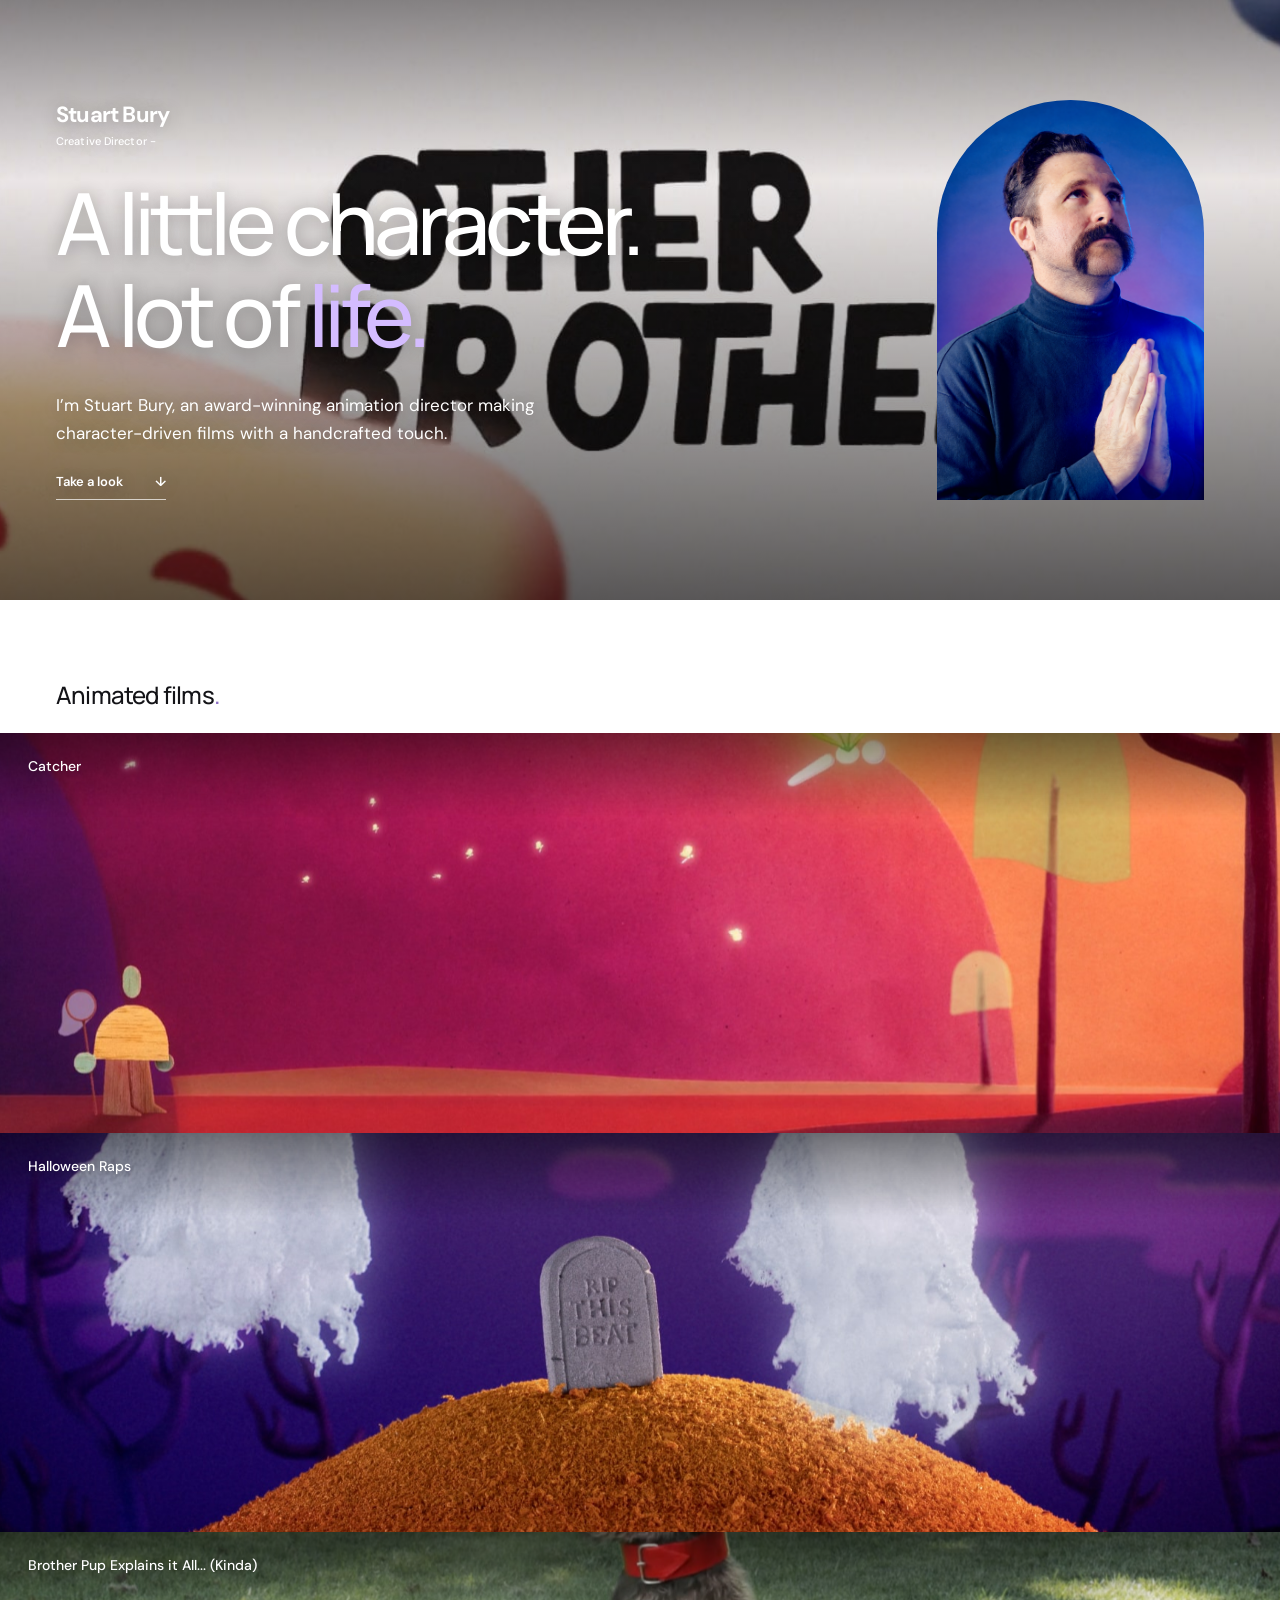
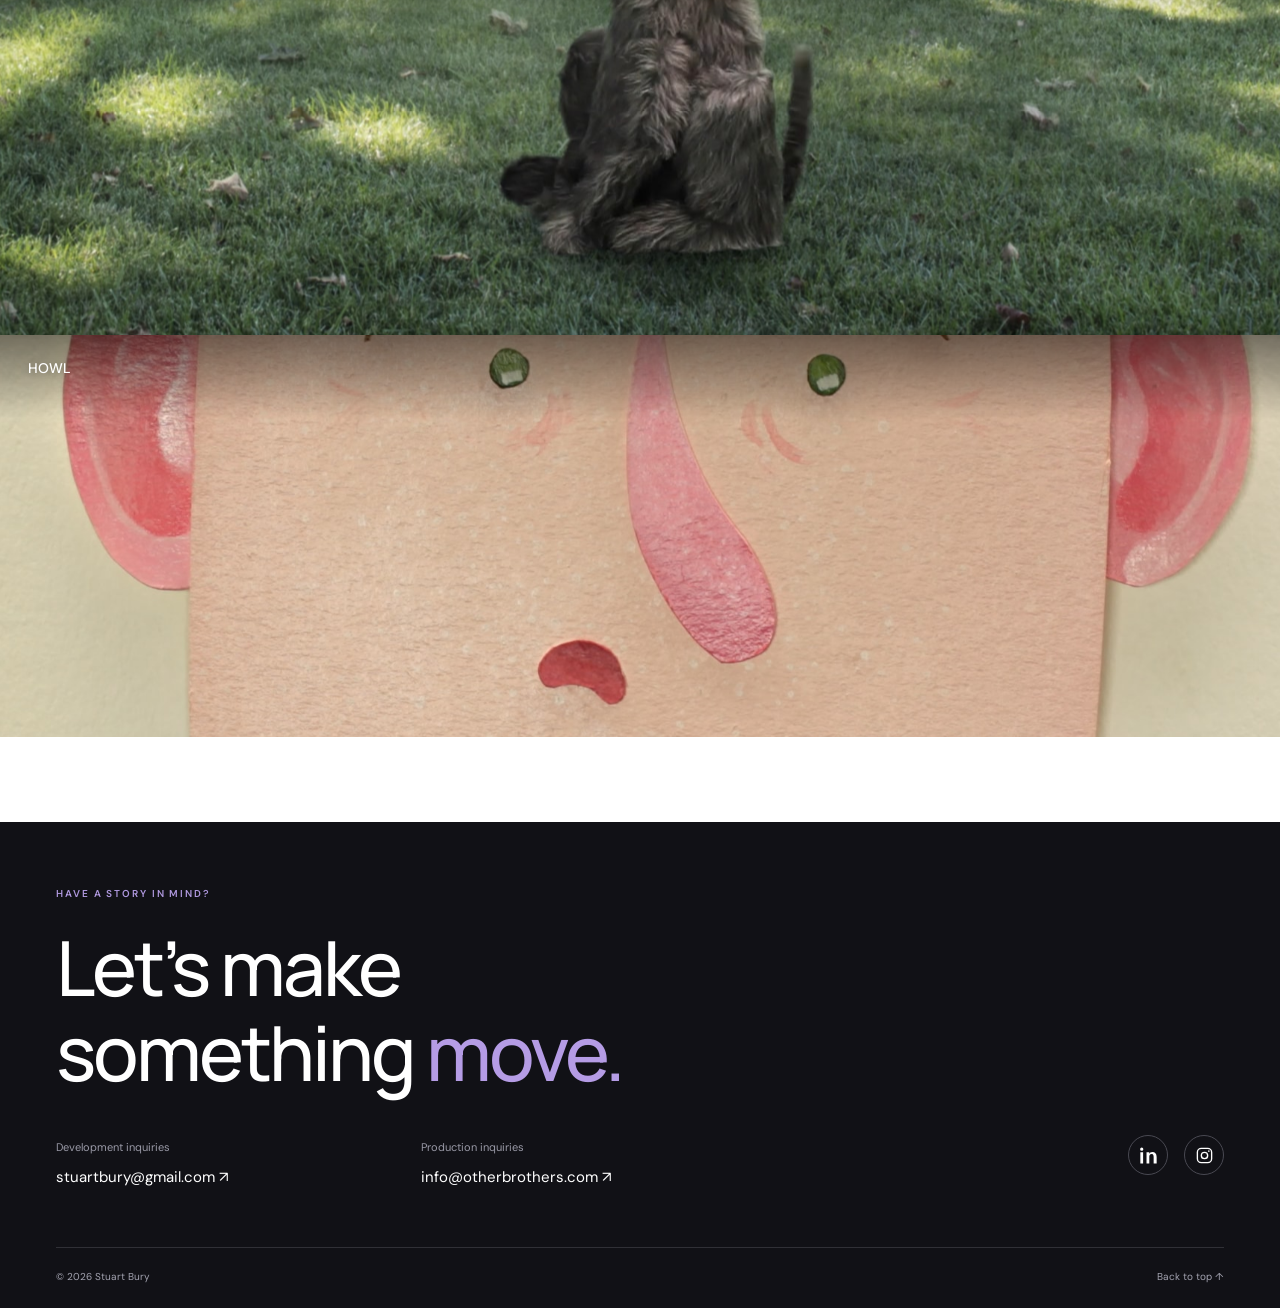
==== stuart-bury-portfolio/index.html @ 0355210f "Add files via upload" ====
<!doctype html>
<html lang="en">
<head>
  <meta charset="UTF-8">
  <meta name="viewport" content="width=device-width, initial-scale=1">
  <meta name="description" content="Stuart Bury is an award-winning animation director specializing in stop-motion, 2D animation, and puppetry.">
  <meta name="theme-color" content="#1749aa">
  <title>Stuart Bury — Animation Director</title>
  <link rel="stylesheet" href="style.css">
</head>
<body>
  <a class="skip" href="#main">Skip to content</a>
  <main id="main">
    <section id="reel" class="reel-section wrap" aria-labelledby="reel-title">
      <h2 id="reel-title" class="visually-hidden">Reel</h2>
      <button class="still reel" data-frame="reel" data-title="Reel" aria-label="View reel preview still"><span class="thumbnail-window" style="--x:0;--y:235;--w:568;--h:259"><span class="image-region video-still" style="--x:0;--y:235;--w:568;--h:259"><img src="assets/reel-thumbnail.jpg" alt="Other Brother animation reel title card" width="1920" height="1080" decoding="async"></span></span></button>
    </section>
    <section id="about" class="intro wrap">
      <div class="intro-copy"><a class="wordmark" href="#" aria-label="Stuart Bury home">Stuart Bury<span class="director-title">Creative Director - <span class="specialty-window" aria-hidden="true"><span class="specialty-track"><span>STOP-MOTION</span><span>HANDDRAWN</span><span>PUPPETRY</span></span></span><span class="visually-hidden">Stop-motion, handdrawn, puppetry</span></span></a><h1>A little character.<br>A lot of <em>life.</em></h1><p class="bio">I’m Stuart Bury, an award-winning animation director making character-driven films with a handcrafted touch.</p><a class="text-link" href="#work">Take a look <span aria-hidden="true">↓</span></a></div>
      <figure class="portrait"><img src="assets/stuart-bury-new.png" alt="Stuart Bury in blue and purple light, looking upward with hands together" width="2336" height="3504"></figure>
    </section>
    <section id="work" class="work wrap" aria-labelledby="work-title">
      <div class="section-heading"><h2 id="work-title">Animated films<span class="dot">.</span></h2></div>
      <div class="film-grid">
        <button class="still film" data-frame="one" data-title="Animated film 01" aria-label="View animated film 01 still"><span class="thumbnail-window" style="--x:22;--y:546;--w:262;--h:164"><span class="image-region video-still" style="--x:22;--y:546;--w:262;--h:164"><img src="assets/one-thumbnail.jpg" alt="A glowing creature in a richly colored handmade landscape" width="1920" height="1080" decoding="async" loading="lazy"></span></span><span class="film-caption">Catcher</span></button>
        <button class="still film" data-frame="two" data-title="Animated film 02" aria-label="View animated film 02 still"><span class="thumbnail-window" style="--x:289;--y:546;--w:263;--h:164"><span class="image-region video-still" style="--x:289;--y:546;--w:263;--h:164"><img src="assets/two-thumbnail.jpg" alt="A friendly ghost beneath a crescent moon in a purple night sky" width="1920" height="1080" decoding="async" loading="lazy"></span></span><span class="film-caption">Halloween Raps</span></button>
        <button class="still film" data-frame="three" data-title="Animated film 03" aria-label="View animated film 03 still"><span class="thumbnail-window" style="--x:22;--y:715;--w:262;--h:165"><span class="image-region video-still" style="--x:22;--y:715;--w:262;--h:165"><img src="assets/three-thumbnail.jpg" alt="A shaggy handmade dog puppet in a sunlit park" width="1920" height="1080" decoding="async" loading="lazy"></span></span><span class="film-caption">Brother Pup Explains it All... (Kinda)</span></button>
        <button class="still film" data-frame="four" data-title="Animated film 04" aria-label="View animated film 04 still"><span class="thumbnail-window" style="--x:289;--y:715;--w:263;--h:165"><span class="image-region video-still" style="--x:289;--y:715;--w:263;--h:165"><img src="assets/four-thumbnail.jpg" alt="A close-up of an expressive paper character with rosy cheeks" width="1920" height="1080" decoding="async" loading="lazy"></span></span><span class="film-caption">HOWL</span></button>
      </div>
    </section>
  </main>
  <footer id="contact"><div class="wrap"><p class="eyebrow">Have a story in mind?</p><h2>Let’s make<br>something <em>move.</em></h2><div class="contact-grid"><div><span>Development inquiries</span><a href="mailto:stuartbury@gmail.com">stuartbury@gmail.com ↗</a></div><div><span>Production inquiries</span><a href="mailto:info@otherbrothers.com">info@otherbrothers.com ↗</a></div></div><nav class="social-links" aria-label="Social profiles"><a href="https://www.linkedin.com/in/stuartbury" target="_blank" rel="noopener noreferrer" aria-label="Stuart Bury on LinkedIn"><svg viewBox="0 0 24 24" fill="currentColor" aria-hidden="true"><path d="M5.2 7.8H1.7V22h3.5V7.8ZM3.45 2a2.05 2.05 0 1 0 0 4.1 2.05 2.05 0 0 0 0-4.1ZM22.3 13.8c0-4.3-2.3-6.3-5.3-6.3-2.4 0-3.4 1.3-4 2.2V7.8H9.5V22H13v-7.9c0-2.1.4-4.1 3-4.1 2.5 0 2.5 2.4 2.5 4.2V22h3.8v-8.2Z"/></svg></a><a href="https://www.instagram.com/stuartbury" target="_blank" rel="noopener noreferrer" aria-label="Stuart Bury on Instagram"><svg viewBox="0 0 24 24" fill="none" stroke="currentColor" stroke-width="1.7" aria-hidden="true"><rect x="3" y="3" width="18" height="18" rx="5"/><circle cx="12" cy="12" r="4"/><circle cx="17.5" cy="6.5" r="1" fill="currentColor" stroke="none"/></svg></a></nav><div class="footer-bottom"><span>© 2026 Stuart Bury</span><a href="#">Back to top ↑</a></div></div></footer>
  <dialog aria-labelledby="dialog-title"><div class="dialog-header"><h2 id="dialog-title">Film preview</h2><button class="close" aria-label="Close preview">Close ×</button></div><div id="dialog-image"></div><p>Watch on Vimeo</p></dialog>
  <script src="script.js"></script>
</body>
</html>
---- stuart-bury-portfolio/style.css ----
@import url('https://fonts.googleapis.com/css2?family=DM+Sans:wght@400;450;500;600;700&family=Manrope:wght@400;500;600;700;800&display=swap');
:root{--blue:#1749aa;--purple:#8d70c5;--ink:#131317;--muted:#6d6d77;--white:#fff;--line:#e7e7ed}*{box-sizing:border-box}html{scroll-behavior:smooth;scroll-padding-top:30px}body{margin:0;background:var(--white);color:var(--ink);font-family:'DM Sans',Arial,sans-serif;-webkit-font-smoothing:antialiased}a{color:inherit;text-decoration:none}button{font:inherit;color:inherit}button,a{-webkit-tap-highlight-color:transparent}a:focus-visible,button:focus-visible{outline:3px solid var(--purple);outline-offset:6px}.wrap{width:min(1200px,calc(100% - 112px));margin-inline:auto}.header{display:flex;align-items:center;justify-content:space-between;padding-block:35px}.wordmark{font-size:22px;font-weight:700;letter-spacing:-.8px}.wordmark span{display:block;font-size:11px;font-weight:500;letter-spacing:.1px;margin-top:4px;color:var(--blue)}nav{display:flex;gap:32px;font-size:13px;font-weight:500}nav a:hover,.text-link:hover{color:var(--purple)}.intro{display:grid;grid-template-columns:1fr 307px;align-items:center;gap:80px;padding-block:70px 95px}.eyebrow{text-transform:uppercase;font-size:10px;letter-spacing:1.9px;font-weight:600;color:var(--blue);margin:0 0 25px}h1,h2,p,figure{margin:0}h1,h2{font-family:'Manrope',Arial,sans-serif;font-weight:500}h1{font-size:clamp(55px,6.7vw,90px);line-height:1.07;letter-spacing:-5px}em{font-style:normal;color:var(--purple)}.bio{font-size:17px;line-height:1.65;max-width:490px;margin-top:30px}.text-link{display:inline-flex;gap:32px;align-items:center;font-size:13px;font-weight:600;margin-top:26px;border-bottom:1px solid var(--blue);padding-bottom:9px;color:var(--blue)}.portrait img{display:block;width:100%;height:auto}.portrait figcaption{font-size:10px;color:var(--muted);margin-top:15px;letter-spacing:.2px}.section-heading{display:flex;align-items:center;justify-content:space-between;margin-bottom:22px;gap:20px}.section-heading h2{font-size:24px;letter-spacing:-.8px}.section-heading>span{font-size:10px;letter-spacing:1px;text-transform:uppercase;color:var(--muted)}.still{border:0;padding:0;display:block;background:transparent;cursor:pointer;width:100%;text-align:left}.image-region{display:block;position:relative;overflow:hidden;aspect-ratio:var(--w)/var(--h);isolation:isolate;background:#edf0f7}.image-region img{position:absolute;max-width:none;width:calc(568 / var(--w) * 100%);height:auto;left:calc(var(--x) / var(--w) * -100%);top:calc(var(--y) / var(--h) * -100%);transition:filter .3s}.still:hover .image-region img{filter:brightness(1.07)}.reel{position:relative}.image-label{position:absolute;bottom:22px;left:24px;right:24px;display:flex;justify-content:space-between;color:white;font-size:12px;text-shadow:0 1px 8px #000}.work{padding-block:78px 85px}.dot{color:var(--purple)}.film-grid{display:grid;grid-template-columns:1fr 1fr;gap:32px 22px}.film-caption{display:flex;justify-content:space-between;margin-top:13px;font-size:12px}.film-caption>span:last-child{color:var(--muted)}.work-note{max-width:490px;font-size:14px;line-height:1.7;color:var(--muted);margin-top:45px}footer{background:#111116;color:#fff;padding-block:65px 25px}footer .eyebrow{color:#af98de}footer h2{font-size:clamp(46px,6vw,76px);line-height:1.12;letter-spacing:-3px}footer em{color:#b59cE5}.contact-grid{display:grid;grid-template-columns:1fr 1fr;gap:30px;max-width:700px;margin-top:45px}.contact-grid span{display:block;color:#9a9aa7;font-size:11px;margin-bottom:12px}.contact-grid a{font-size:15px}.contact-grid a:hover{color:#b59ce5}.footer-bottom{display:flex;justify-content:space-between;border-top:1px solid #303036;margin-top:60px;padding-top:22px;font-size:10px;color:#a4a4b1}.skip{position:fixed;top:-100px;padding:12px;background:white;z-index:10}.skip:focus{top:0}dialog{border:0;padding:24px;width:min(900px,92vw);max-height:90vh;overflow:auto}dialog::backdrop{background:#111116cc;backdrop-filter:blur(5px)}.dialog-header{display:flex;justify-content:space-between;align-items:center;gap:20px;margin-bottom:20px}.dialog-header h2{font-size:20px}.close{border:0;background:transparent;cursor:pointer;padding:8px;font-size:13px}dialog p{font-size:12px;color:var(--muted);margin-top:18px}
@media(min-width:1500px){.intro{gap:120px}}@media(max-width:800px){.wrap{width:calc(100% - 48px)}.header{padding-block:25px}nav{gap:20px}.intro{grid-template-columns:1fr 220px;gap:35px;padding-block:55px 65px}h1{font-size:55px;letter-spacing:-3px}.bio{font-size:15px}.work{padding-block:55px}.contact-grid{gap:25px}.contact-grid a{font-size:13px}}@media(max-width:600px){.wrap{width:calc(100% - 36px)}.wordmark{font-size:19px}nav{gap:15px;font-size:12px}.intro{grid-template-columns:1fr;gap:38px;padding-top:43px}.intro-copy{order:1}.portrait{order:0;width:160px}.portrait figcaption{display:none}h1{font-size:56px;letter-spacing:-3.5px}.eyebrow{font-size:9px;margin-bottom:20px}.bio{margin-top:23px;max-width:360px}.section-heading{align-items:baseline;margin-bottom:16px}.section-heading h2{font-size:20px}.section-heading>span{font-size:8px;letter-spacing:.4px}.film-grid{grid-template-columns:1fr;gap:26px}.image-label{bottom:12px;left:14px;right:14px;font-size:10px}.work-note{font-size:13px;margin-top:30px}footer{padding-top:45px}footer h2{font-size:49px;letter-spacing:-2.5px}.contact-grid{grid-template-columns:1fr;gap:28px;margin-top:35px}.contact-grid a{font-size:15px}.footer-bottom{margin-top:42px}}@media(prefers-reduced-motion:reduce){html{scroll-behavior:auto}*{transition:none!important}}
#dialog-image iframe{display:block;width:100%;aspect-ratio:16/9;border:0;background:#111}dialog p a{color:var(--blue)}

/* Full-width, vertically stacked video thumbnails. */
.reel-section.wrap,.work.wrap{width:100%;max-width:none}
.reel-section>.section-heading,.work>.section-heading{width:min(1200px,calc(100% - 112px));margin-inline:auto}
.film-grid{grid-template-columns:minmax(0,1fr);gap:0}
.film{position:relative}
.film-caption{position:absolute;inset:auto 0 0;margin:0;padding:42px 28px 24px;color:white;background:linear-gradient(transparent,rgba(0,0,0,.45));pointer-events:none}
.film-caption>span:last-child{color:white}
.work-note{width:min(490px,calc(100% - 112px));margin-left:max(56px,calc((100% - 1200px)/2))}
@media(max-width:800px){.reel-section>.section-heading,.work>.section-heading{width:calc(100% - 48px)}.work-note{width:min(490px,calc(100% - 48px));margin-left:24px}}
@media(max-width:600px){.reel-section>.section-heading,.work>.section-heading{width:calc(100% - 36px)}.work-note{width:calc(100% - 36px);margin-left:18px}.film-caption{padding:32px 18px 16px}}

/* Half-height windows reveal a moving slice of each original thumbnail. */
.thumbnail-window{display:block;overflow:hidden;position:relative;aspect-ratio:calc(var(--w) / var(--h) * 2);isolation:isolate}
.thumbnail-window .image-region{width:100%;transform:translateY(calc(-25% + var(--parallax-shift,0px)));will-change:transform}
@media(prefers-reduced-motion:reduce){.thumbnail-window .image-region{transform:translateY(-25%);will-change:auto}}

/* Hover players sit inside the same cropped, full-bleed thumbnail windows. */
.hover-preview{position:absolute;inset:0;z-index:1;overflow:hidden;opacity:0;pointer-events:none;transition:opacity .25s ease;background:#111}
.hover-preview.is-playing{opacity:1}
.hover-preview iframe{position:absolute;left:0;top:-50%;width:100%;height:200%;border:0;pointer-events:none}
.film-caption{z-index:2}
@media(prefers-reduced-motion:reduce){.hover-preview{display:none}}

/* Keep the hover crossfade short so a buffered frame appears promptly. */
.hover-preview{transition:opacity .08s linear}

/* The reel starts at the top edge, beneath the transparent site header. */
.header{position:absolute;top:0;left:50%;transform:translateX(-50%);z-index:5;margin:0;color:#fff;text-shadow:0 1px 10px rgba(0,0,0,.45)}
.header .wordmark span{color:#fff}
.header nav a:hover{color:#d4c2f5}
.reel-section{position:relative;margin-top:0;scroll-margin-top:0}
.reel::after{content:"";position:absolute;inset:0 0 auto;height:min(150px,100%);background:linear-gradient(rgba(0,0,0,.62),transparent);pointer-events:none;z-index:1}
.reel .image-label{z-index:2}
.visually-hidden{position:absolute;width:1px;height:1px;padding:0;margin:-1px;overflow:hidden;clip-path:inset(50%);white-space:nowrap;border:0}
@media(max-width:600px){.header{padding-block:14px}.header .wordmark span{font-size:10px}.header nav{gap:12px}}

/* Silent, looping header reel; keep the still visible until playback begins. */
.reel-background{position:absolute;inset:0;overflow:hidden;opacity:0;pointer-events:none;transition:opacity .2s ease}
.reel-background.is-playing{opacity:1}
.reel-background iframe{position:absolute;top:50%;left:50%;width:100%;height:100%;min-height:56.25vw;transform:translate(-50%,-50%);border:0;pointer-events:none}

/* A full-screen reel sits behind both the navigation and introduction. */
#main{display:grid;grid-template-columns:minmax(0,1fr)}
#reel,#about{grid-area:1 / 1}
#work{grid-area:2 / 1}
#reel{height:100svh;min-height:640px;align-self:start}
.reel{height:100%}
.reel .thumbnail-window{height:100%;aspect-ratio:auto}
.reel .thumbnail-window>.image-region{position:absolute;width:max(100%,calc(100svh * 568 / 259));left:50%;top:50%;transform:translate(-50%,-50%);will-change:auto}
.reel-background iframe{width:100%;min-width:177.78svh;height:100%;min-height:56.25vw}
.reel::after{inset:0;height:100%;background:linear-gradient(180deg,rgba(0,0,0,.48),rgba(0,0,0,.08) 30%,rgba(0,0,0,.65) 100%)}
#about{position:relative;z-index:2;align-self:end;align-items:end;padding-block:130px 64px;color:white;pointer-events:none}
#about a{pointer-events:auto}
#about .eyebrow,#about .text-link,#about .portrait figcaption{color:white}
#about em{color:#d4bcff}
#about .text-link{border-color:rgba(255,255,255,.7)}
#about .intro-copy{text-shadow:0 2px 18px rgba(0,0,0,.3)}
#about .portrait figcaption{opacity:.8}
.reel .image-label{top:110px;bottom:auto;left:auto;right:max(56px,calc((100% - 1200px)/2));gap:32px;padding:12px 18px;border:1px solid rgba(255,255,255,.6);border-radius:30px;background:rgba(0,0,0,.18)}
@media(max-width:800px){#about{padding-bottom:40px}.reel .image-label{right:24px;top:95px}}
@media(max-width:600px){#reel{min-height:720px}#about{gap:22px;padding-block:145px 34px}#about .portrait{width:120px}#about h1{font-size:48px;letter-spacing:-2.8px}#about .bio{font-size:14px;line-height:1.6;margin-top:18px}#about .eyebrow{margin-bottom:15px}#about .text-link{margin-top:18px}.reel .image-label{right:18px;top:85px}.reel .thumbnail-window>.image-region{width:max(100%,calc(max(100svh,720px) * 568 / 259))}.reel-background iframe{min-width:max(177.78svh,1280px)}}

/* Let the introduction determine the hero height instead of adding empty viewport space. */
#reel{height:100%;min-height:0}
#about{align-self:start;padding-top:160px}
@media(max-width:800px){#about{padding-top:140px}}
@media(max-width:600px){#reel{min-height:0}#about{padding-top:145px}}

/* Native 1920px video stills replace the screenshot sprite crops. */
.image-region.video-still img{inset:0;width:100%;height:100%;object-fit:cover}

/* Expanded films play in place, at their full 16:9 frame. */
.film-section{position:relative;overflow:hidden}
.film[hidden],.inline-film-player[hidden]{display:none!important}
.inline-film-player{position:relative;aspect-ratio:16/9;background:#111}
.inline-film-player>iframe{position:absolute;inset:0;width:100%;height:100%;border:0}
.collapse-film{position:absolute;z-index:3;top:16px;right:18px;border:1px solid rgba(255,255,255,.55);border-radius:24px;background:rgba(0,0,0,.7);color:white;padding:10px 16px;cursor:pointer;font-size:12px}
@media(max-width:600px){.collapse-film{top:8px;right:8px;padding:8px 12px;font-size:11px}}

/* Arched portrait silhouette with a flat base. */
.portrait img{border-radius:50% 50% 0 0 / 33.333% 33.333% 0 0}

/* Center the introduction and portrait along the same horizontal line. */
#about{align-items:center}
.collapse-film{opacity:1;transition:opacity .12s ease}
.collapse-film.is-faded{opacity:0}
.collapse-film:focus-visible{opacity:1;transition:none}
@media(hover:none){.collapse-film.is-faded{opacity:1}}

.collapse-film{top:auto;bottom:16px;right:18px}
@media(max-width:600px){.collapse-film{top:auto;bottom:8px;right:8px}}

.collapse-film{bottom:46px}
@media(max-width:600px){.collapse-film{bottom:38px}}

.collapse-film{left:18px;right:auto}
@media(max-width:600px){.collapse-film{left:8px;right:auto}}

/* Close icon sits to the left of Vimeo's top-right share control. */
.collapse-film{top:16px;right:76px;bottom:auto;left:auto;width:48px;height:48px;display:grid;place-items:center;padding:12px;border:0;border-radius:8px;background:rgba(0,15,13,.92);color:#fff}
.collapse-film svg{display:block;width:100%;height:100%}
.collapse-film:hover{background:rgba(0,25,22,.98)}
@media(max-width:600px){.collapse-film{top:8px;right:64px;bottom:auto;left:auto;width:44px;height:44px;padding:11px}}

/* Match Vimeo's 40px share control, with a 15px gap to its left. */
.collapse-film{top:10px;right:65px;bottom:auto;left:auto;width:40px;height:40px;padding:9px;border-radius:5px}
@media(max-width:600px){.collapse-film{top:10px;right:65px;bottom:auto;left:auto;width:40px;height:40px;padding:9px}}

/* Stack the matching close control directly below Vimeo's share button. */
.collapse-film{top:60px;right:10px;bottom:auto;left:auto;width:40px;height:40px;padding:9px;border-radius:5px}
@media(max-width:600px){.collapse-film{top:60px;right:10px;bottom:auto;left:auto;width:40px;height:40px;padding:9px}}

/* Measured directly from Vimeo: 32px control, 18px icon, 4px radius. */
.collapse-film{top:50px;right:8px;bottom:auto;left:auto;width:32px;height:32px;min-width:32px;min-height:32px;padding:0;border:0;border-radius:4px;background:rgba(0,0,0,.9)}
.collapse-film svg{width:18px;height:18px}
@media(max-width:600px){.collapse-film{top:50px;right:8px;bottom:auto;left:auto;width:32px;height:32px;padding:0}}

/* Vimeo film titles sit in the upper-left corner of each thumbnail. */
.film-caption{inset:0 0 auto;display:block;padding:24px 28px 42px;background:linear-gradient(rgba(0,0,0,.48),transparent);font-size:14px;font-weight:500;text-shadow:0 1px 8px rgba(0,0,0,.35)}
@media(max-width:600px){.film-caption{padding:16px 18px 32px;font-size:12px}}

/* Footer profile links align with the contact row on larger screens. */
footer .wrap{position:relative}
.social-links{position:absolute;right:0;bottom:108px;display:flex;gap:16px;align-items:center}
.social-links a{display:grid;place-items:center;width:40px;height:40px;color:white;border:1px solid #494952;border-radius:50%;transition:color .15s,border-color .15s}
.social-links a:hover{color:#c8afff;border-color:#c8afff}
.social-links svg{display:block;width:19px;height:19px}
@media(max-width:800px){.social-links{position:static;margin-top:30px}}

/* Keep the close control visible alongside Vimeo's controls while hovered. */

.collapse-film:focus-visible{opacity:1!important}


/* Main navigation is centered beneath the portrait. */
.portrait nav{display:flex;justify-content:center;align-items:center;gap:26px;margin-top:22px;white-space:nowrap;font-size:13px;color:#fff;pointer-events:auto}
.portrait nav a:hover{color:#d4bcff}
@media(max-width:800px){.portrait nav{gap:18px;font-size:12px}}
@media(max-width:600px){#about .portrait{width:200px;justify-self:center}.portrait nav{gap:20px;margin-top:18px;font-size:12px}}

/* Balance the portrait and introduction around the reel's horizontal midpoint. */
#about{padding-block:100px;align-self:center}
.wordmark .director-title{display:flex;align-items:center;gap:5px;line-height:16px}
.wordmark .specialty-window{display:inline-block;position:relative;overflow:hidden;width:94px;height:16px;margin:0;line-height:16px;vertical-align:bottom}
.wordmark .specialty-track{position:relative;display:block;height:16px;margin:0}
.wordmark .specialty-track>span{position:absolute;inset:0;display:block;margin:0;line-height:16px;opacity:0;animation:specialty-drop 9s cubic-bezier(.25,.65,.3,1) infinite}
.wordmark .specialty-track>span:nth-child(2){animation-delay:-6s}
.wordmark .specialty-track>span:nth-child(3){animation-delay:-3s}
@keyframes specialty-drop{0%{transform:translateY(-100%);opacity:0}5%,28%{transform:translateY(0);opacity:1}33.333%,100%{transform:translateY(100%);opacity:0}}
@media(max-width:800px){#about{padding-block:100px}}
@media(max-width:600px){#about{padding-block:115px 70px}.wordmark .specialty-window{width:90px}}
@media(prefers-reduced-motion:reduce){.wordmark .specialty-track>span{animation:none;opacity:0}.wordmark .specialty-track>span:first-child{opacity:1;transform:none}}

/* Faster subtitle rotation: a new specialty every 1.5 seconds. */
.wordmark .specialty-track>span{animation-duration:4.5s}
.wordmark .specialty-track>span:nth-child(2){animation-delay:-3s}
.wordmark .specialty-track>span:nth-child(3){animation-delay:-1.5s}

/* Name and animated title now introduce the main copy block. */
.intro-copy>.wordmark{display:block;margin-bottom:28px;color:white;width:fit-content;pointer-events:auto}
.intro-copy .wordmark span{color:white}
@media(max-width:600px){.intro-copy>.wordmark{margin-bottom:24px}}

/* Match the portrait-plus-navigation height to the introduction copy. */
@media(min-width:601px){#about{align-items:start}#about .portrait{width:min(100%,var(--aligned-portrait-width,307px));justify-self:center;align-self:start}}
.wordmark .specialty-track>span{animation-name:specialty-push}
@keyframes specialty-push{0%,28%{transform:translateY(0);opacity:1}33.333%{transform:translateY(100%);opacity:1}33.334%,94.666%{transform:translateY(-100%);opacity:0}94.667%{transform:translateY(-100%);opacity:1}100%{transform:translateY(0);opacity:1}}
@media(prefers-reduced-motion:reduce){.wordmark .specialty-track>span{animation:none;opacity:0}.wordmark .specialty-track>span:first-child{opacity:1;transform:none}}
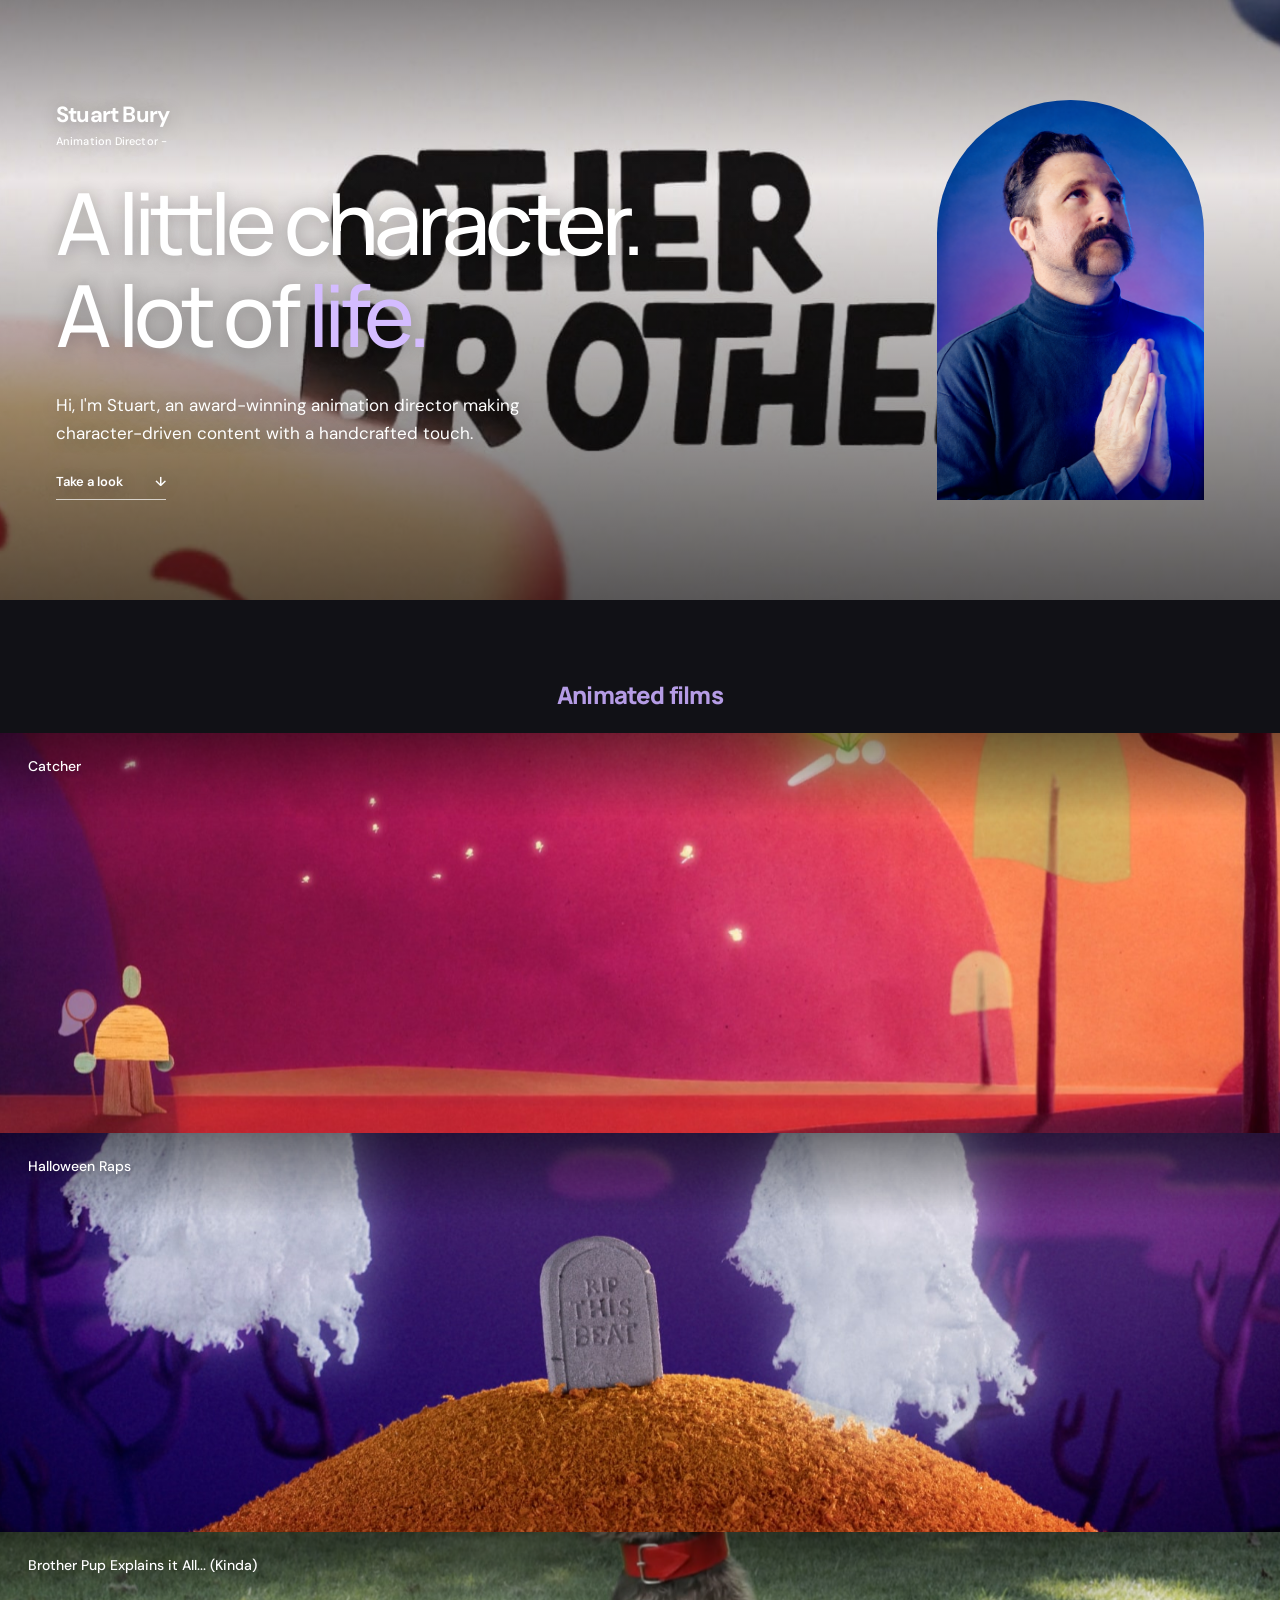
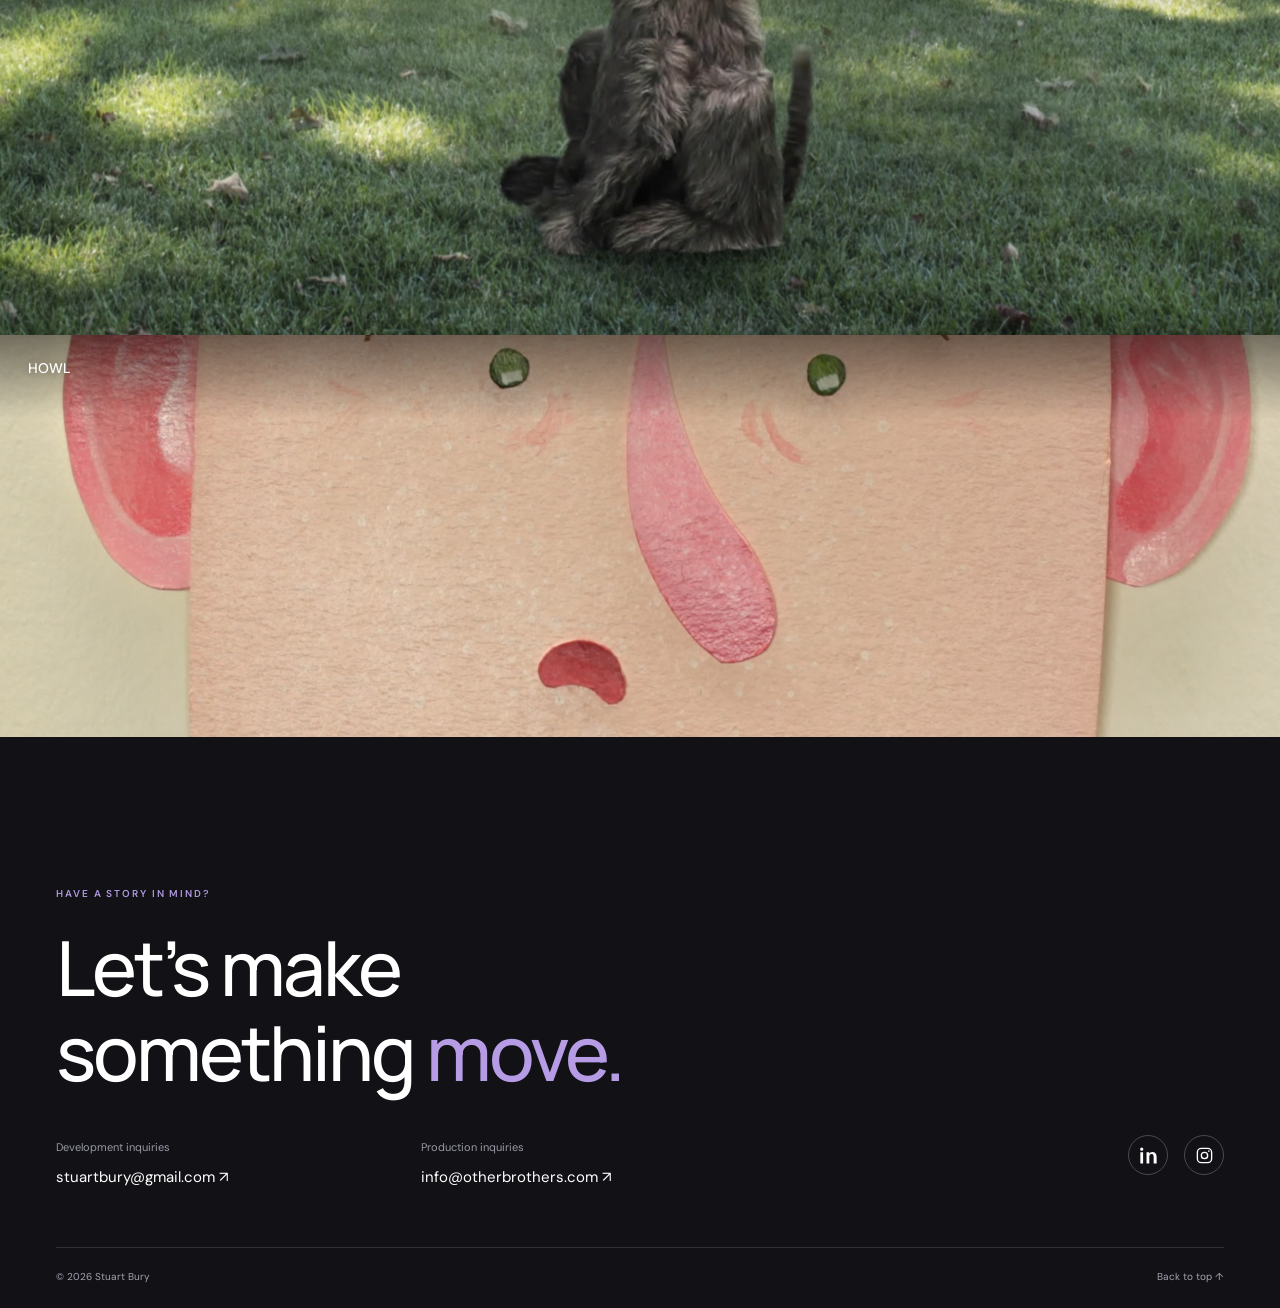
==== commit a08d42c7: "Refine mobile portfolio layout and dark backgrounds" ====
--- a/stuart-bury-portfolio/index.html
+++ b/stuart-bury-portfolio/index.html
@@ -13,14 +13,14 @@
   <main id="main">
     <section id="reel" class="reel-section wrap" aria-labelledby="reel-title">
       <h2 id="reel-title" class="visually-hidden">Reel</h2>
-      <button class="still reel" data-frame="reel" data-title="Reel" aria-label="View reel preview still"><span class="thumbnail-window" style="--x:0;--y:235;--w:568;--h:259"><span class="image-region video-still" style="--x:0;--y:235;--w:568;--h:259"><img src="assets/reel-thumbnail.jpg" alt="Other Brother animation reel title card" width="1920" height="1080" decoding="async"></span></span></button>
+      <div class="still reel"><span class="thumbnail-window" style="--x:0;--y:235;--w:568;--h:259"><span class="image-region video-still" style="--x:0;--y:235;--w:568;--h:259"><img src="assets/reel-thumbnail.jpg" alt="Other Brother animation reel title card" width="1920" height="1080" decoding="async"></span></span></div>
     </section>
     <section id="about" class="intro wrap">
-      <div class="intro-copy"><a class="wordmark" href="#" aria-label="Stuart Bury home">Stuart Bury<span class="director-title">Creative Director - <span class="specialty-window" aria-hidden="true"><span class="specialty-track"><span>STOP-MOTION</span><span>HANDDRAWN</span><span>PUPPETRY</span></span></span><span class="visually-hidden">Stop-motion, handdrawn, puppetry</span></span></a><h1>A little character.<br>A lot of <em>life.</em></h1><p class="bio">I’m Stuart Bury, an award-winning animation director making character-driven films with a handcrafted touch.</p><a class="text-link" href="#work">Take a look <span aria-hidden="true">↓</span></a></div>
-      <figure class="portrait"><img src="assets/stuart-bury-new.png" alt="Stuart Bury in blue and purple light, looking upward with hands together" width="2336" height="3504"></figure>
+<figure class="portrait"><img src="assets/stuart-bury-new.png" alt="Stuart Bury in blue and purple light, looking upward with hands together" width="2336" height="3504"></figure>
+<div class="intro-copy"><a class="wordmark" href="#" aria-label="Stuart Bury home">Stuart Bury<span class="director-title">Animation Director - <span class="specialty-window" aria-hidden="true"><span class="specialty-track"><span>STOP-MOTION</span><span>HANDDRAWN</span><span>PUPPETRY</span></span></span><span class="visually-hidden">Stop-motion, handdrawn, puppetry</span></span></a><h1>A little character.<br>A lot of <em>life.</em></h1><p class="bio">Hi, I'm Stuart, an award-winning animation director making character-driven content with a handcrafted touch.</p><a class="text-link" href="#work">Take a look <span aria-hidden="true">↓</span></a></div>
     </section>
     <section id="work" class="work wrap" aria-labelledby="work-title">
-      <div class="section-heading"><h2 id="work-title">Animated films<span class="dot">.</span></h2></div>
+      <div class="section-heading"><h2 id="work-title">Animated films</h2></div>
       <div class="film-grid">
         <button class="still film" data-frame="one" data-title="Animated film 01" aria-label="View animated film 01 still"><span class="thumbnail-window" style="--x:22;--y:546;--w:262;--h:164"><span class="image-region video-still" style="--x:22;--y:546;--w:262;--h:164"><img src="assets/one-thumbnail.jpg" alt="A glowing creature in a richly colored handmade landscape" width="1920" height="1080" decoding="async" loading="lazy"></span></span><span class="film-caption">Catcher</span></button>
         <button class="still film" data-frame="two" data-title="Animated film 02" aria-label="View animated film 02 still"><span class="thumbnail-window" style="--x:289;--y:546;--w:263;--h:164"><span class="image-region video-still" style="--x:289;--y:546;--w:263;--h:164"><img src="assets/two-thumbnail.jpg" alt="A friendly ghost beneath a crescent moon in a purple night sky" width="1920" height="1080" decoding="async" loading="lazy"></span></span><span class="film-caption">Halloween Raps</span></button>
@@ -48,3 +48,7 @@
 
 
 
+
+
+
+
--- a/stuart-bury-portfolio/style.css
+++ b/stuart-bury-portfolio/style.css
@@ -171,3 +171,87 @@
 .wordmark .specialty-track>span{animation-name:specialty-push}
 @keyframes specialty-push{0%,28%{transform:translateY(0);opacity:1}33.333%{transform:translateY(100%);opacity:1}33.334%,94.666%{transform:translateY(-100%);opacity:0}94.667%{transform:translateY(-100%);opacity:1}100%{transform:translateY(0);opacity:1}}
 @media(prefers-reduced-motion:reduce){.wordmark .specialty-track>span{animation:none;opacity:0}.wordmark .specialty-track>span:first-child{opacity:1;transform:none}}
+
+/* Phone layout: compact introduction, readable film previews, and touch spacing. */
+@media(max-width:600px){
+  .wrap{width:calc(100% - 40px)}
+  #about{padding-block:40px 44px;gap:26px;align-items:start}
+  #about .portrait{width:128px;justify-self:start}
+  #about .intro-copy{min-width:0}
+  .intro-copy>.wordmark{margin-bottom:23px;font-size:22px}
+  .wordmark .director-title{font-size:11px}
+  #about h1{font-size:clamp(37px,11.4vw,58px);line-height:1.08;letter-spacing:-2px}
+  #about .bio{max-width:380px;font-size:15px;line-height:1.65;margin-top:23px}
+  #about .text-link{min-height:44px;margin-top:17px;padding-block:10px;align-items:center}
+  .work{padding-block:34px 0}
+  .work>.section-heading{width:calc(100% - 40px);margin-bottom:20px}
+  .section-heading h2{font-size:23px}
+  .film .thumbnail-window{aspect-ratio:16/7}
+  .film .thumbnail-window>.image-region{aspect-ratio:16/9;transform:translateY(calc(-11.111111% + var(--parallax-shift,0px)))}
+  .film-caption{padding:14px 20px 32px;font-size:13px;line-height:1.45}
+  .collapse-film::before{content:"";position:absolute;inset:-6px}
+  footer{padding-block:40px 24px}
+  footer h2{font-size:clamp(36px,10.5vw,55px);letter-spacing:-1.8px}
+  .contact-grid{margin-top:30px;gap:24px;min-width:0}
+  .contact-grid a{display:inline-block;font-size:14px;line-height:1.6;overflow-wrap:anywhere}
+  .contact-grid span{margin-bottom:6px}
+  .social-links{margin-top:26px;gap:14px}
+  .social-links a{width:44px;height:44px}
+  .footer-bottom{margin-top:30px;align-items:center;gap:15px}
+  .footer-bottom a{display:flex;align-items:center;min-height:44px}
+  dialog{width:calc(100vw - 24px);max-height:90svh;padding:12px}
+  .dialog-header h2{font-size:16px}
+  .close{min-height:44px}
+}
+@media(max-width:360px){#about .portrait{width:112px}#about{padding-top:30px}.wordmark .director-title{font-size:10px}}
+@media(max-width:600px) and (prefers-reduced-motion:reduce){.film .thumbnail-window>.image-region{transform:translateY(-11.111111%)}}
+
+@media(max-width:600px){#about .portrait{justify-self:end}}
+
+/* Mobile identity mirrors the portrait across the top of the hero. */
+@media(max-width:600px){
+  #about{--mobile-portrait-width:128px}
+  #about .portrait{width:var(--mobile-portrait-width)}
+  .intro-copy>.wordmark{position:absolute;top:40px;left:0;margin:0;max-width:calc(100% - var(--mobile-portrait-width) - 16px);font-size:22px}
+  .intro-copy .wordmark .director-title{display:block;margin-top:6px;line-height:16px;font-size:11px}
+  .intro-copy .wordmark .specialty-window{display:block;margin-top:2px}
+}
+@media(max-width:360px){#about{--mobile-portrait-width:112px}.intro-copy>.wordmark{top:30px;font-size:20px}}
+
+/* Keep desktop columns stable while mobile copy flows beside the portrait. */
+@media(min-width:601px){#about .intro-copy{grid-column:1;grid-row:1}#about .portrait{grid-column:2;grid-row:1}}
+@media(max-width:600px){
+  #about{display:flow-root}
+  #about .portrait{float:right;width:var(--mobile-portrait-width);margin:0 0 24px 18px}
+  #about .intro-copy{display:block}
+  .intro-copy>.wordmark{position:static;max-width:none;margin:0 0 26px;font-size:22px}
+  .intro-copy .wordmark .director-title{display:flex;flex-wrap:nowrap;white-space:nowrap;gap:4px;margin-top:6px;font-size:clamp(8.5px,2.25vw,11px);line-height:16px}
+  .intro-copy .wordmark .specialty-window{display:inline-block;flex:0 0 78px;width:78px;margin:0}
+  #about h1{font-size:clamp(32px,10.8vw,55px);letter-spacing:-1.7px;line-height:1.12}
+  #about .bio{margin-top:24px}
+}
+@media(max-width:360px){#about{--mobile-portrait-width:96px}.intro-copy>.wordmark{font-size:20px}}
+
+/* The background reel is decorative rather than a click-to-play target. */
+.reel{cursor:default}
+@media(max-width:600px){
+  #about{display:grid;grid-template-columns:minmax(0,1fr) var(--mobile-portrait-width);column-gap:18px;row-gap:26px;align-items:center}
+  #about .intro-copy{display:contents}
+  .intro-copy>.wordmark{grid-column:1 / -1;grid-row:1;margin:0}
+  #about .portrait{grid-column:2;grid-row:2;float:none;margin:0;align-self:center;justify-self:end}
+  #about h1{grid-column:1;grid-row:2;font-size:clamp(30px,8.8vw,45px);letter-spacing:-1.3px;align-self:center}
+  #about .bio{grid-column:1 / -1;grid-row:3;margin:0;max-width:100%}
+  #about .text-link{grid-column:1 / -1;grid-row:4;justify-self:start;margin:0}
+}
+
+/* Purple section title on a black heading band. */
+#work{background:#000}
+#work>.section-heading h2,#work>.section-heading .dot{color:#b59ce5}
+
+#work>.section-heading{justify-content:center;text-align:center}
+#work>.section-heading h2{font-weight:800}
+
+/* Use the footer charcoal consistently across dark page surfaces. */
+:root{--dark-surface:#111116}
+#work,footer,.inline-film-player,.hover-preview,#dialog-image iframe{background:var(--dark-surface)}
+.collapse-film,.collapse-film:hover{background:var(--dark-surface)}
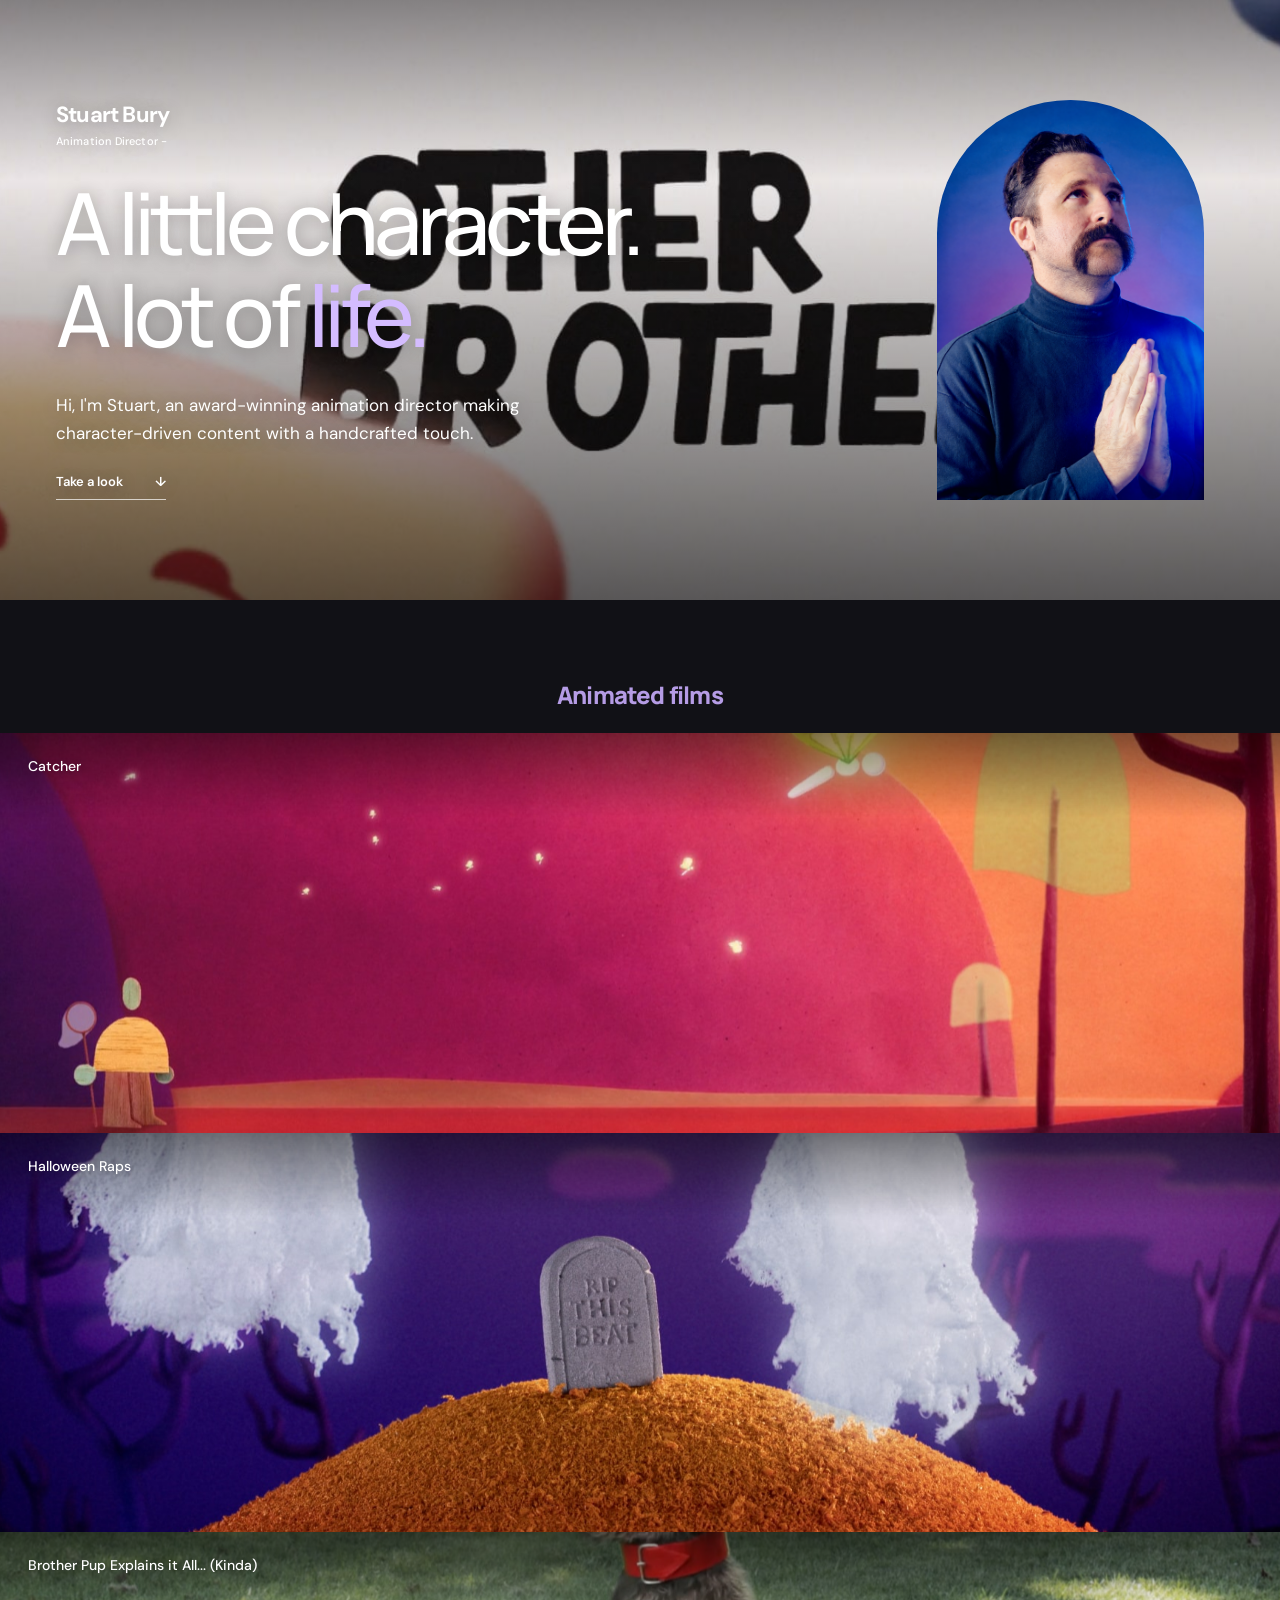
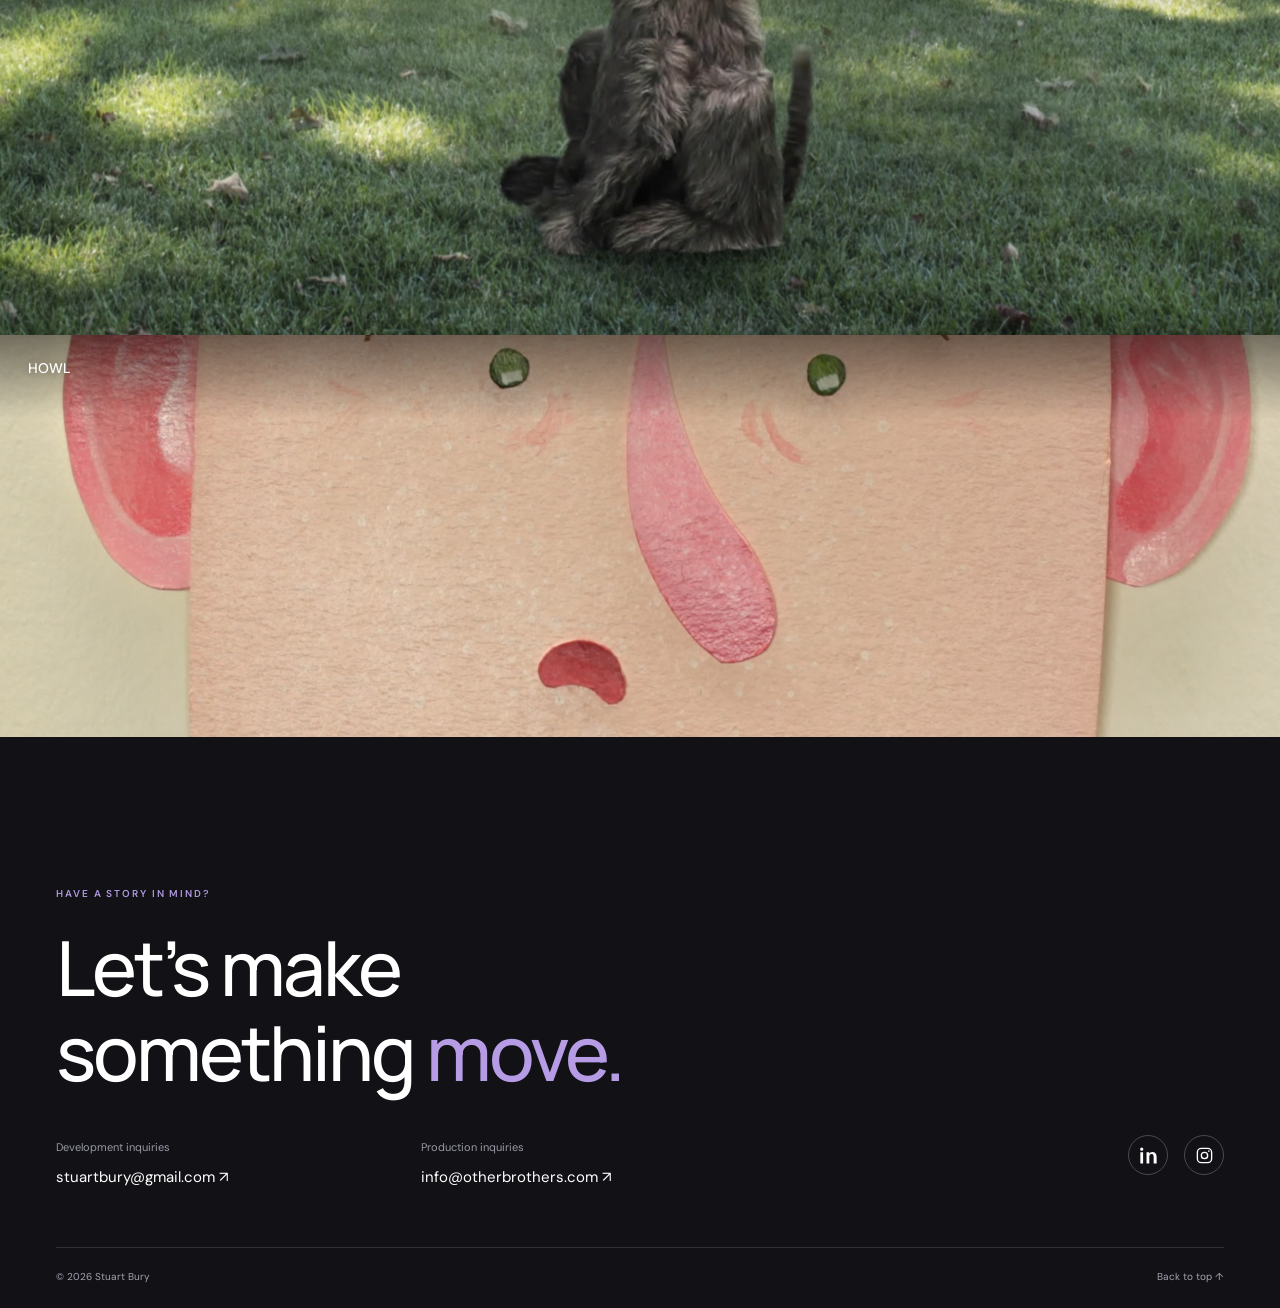
==== commit 9e918a8f: "Refresh cached styling and scripts after updates" ====
--- a/stuart-bury-portfolio/index.html
+++ b/stuart-bury-portfolio/index.html
@@ -6,7 +6,7 @@
   <meta name="description" content="Stuart Bury is an award-winning animation director specializing in stop-motion, 2D animation, and puppetry.">
   <meta name="theme-color" content="#1749aa">
   <title>Stuart Bury — Animation Director</title>
-  <link rel="stylesheet" href="style.css">
+  <link rel="stylesheet" href="style.css?v=c0141fd31933">
 </head>
 <body>
   <a class="skip" href="#main">Skip to content</a>
@@ -31,7 +31,7 @@
   </main>
   <footer id="contact"><div class="wrap"><p class="eyebrow">Have a story in mind?</p><h2>Let’s make<br>something <em>move.</em></h2><div class="contact-grid"><div><span>Development inquiries</span><a href="mailto:stuartbury@gmail.com">stuartbury@gmail.com ↗</a></div><div><span>Production inquiries</span><a href="mailto:info@otherbrothers.com">info@otherbrothers.com ↗</a></div></div><nav class="social-links" aria-label="Social profiles"><a href="https://www.linkedin.com/in/stuartbury" target="_blank" rel="noopener noreferrer" aria-label="Stuart Bury on LinkedIn"><svg viewBox="0 0 24 24" fill="currentColor" aria-hidden="true"><path d="M5.2 7.8H1.7V22h3.5V7.8ZM3.45 2a2.05 2.05 0 1 0 0 4.1 2.05 2.05 0 0 0 0-4.1ZM22.3 13.8c0-4.3-2.3-6.3-5.3-6.3-2.4 0-3.4 1.3-4 2.2V7.8H9.5V22H13v-7.9c0-2.1.4-4.1 3-4.1 2.5 0 2.5 2.4 2.5 4.2V22h3.8v-8.2Z"/></svg></a><a href="https://www.instagram.com/stuartbury" target="_blank" rel="noopener noreferrer" aria-label="Stuart Bury on Instagram"><svg viewBox="0 0 24 24" fill="none" stroke="currentColor" stroke-width="1.7" aria-hidden="true"><rect x="3" y="3" width="18" height="18" rx="5"/><circle cx="12" cy="12" r="4"/><circle cx="17.5" cy="6.5" r="1" fill="currentColor" stroke="none"/></svg></a></nav><div class="footer-bottom"><span>© 2026 Stuart Bury</span><a href="#">Back to top ↑</a></div></div></footer>
   <dialog aria-labelledby="dialog-title"><div class="dialog-header"><h2 id="dialog-title">Film preview</h2><button class="close" aria-label="Close preview">Close ×</button></div><div id="dialog-image"></div><p>Watch on Vimeo</p></dialog>
-  <script src="script.js"></script>
+  <script src="script.js?v=e6087efd0cca"></script>
 </body>
 </html>
 
@@ -52,3 +52,4 @@
 
 
 
+
